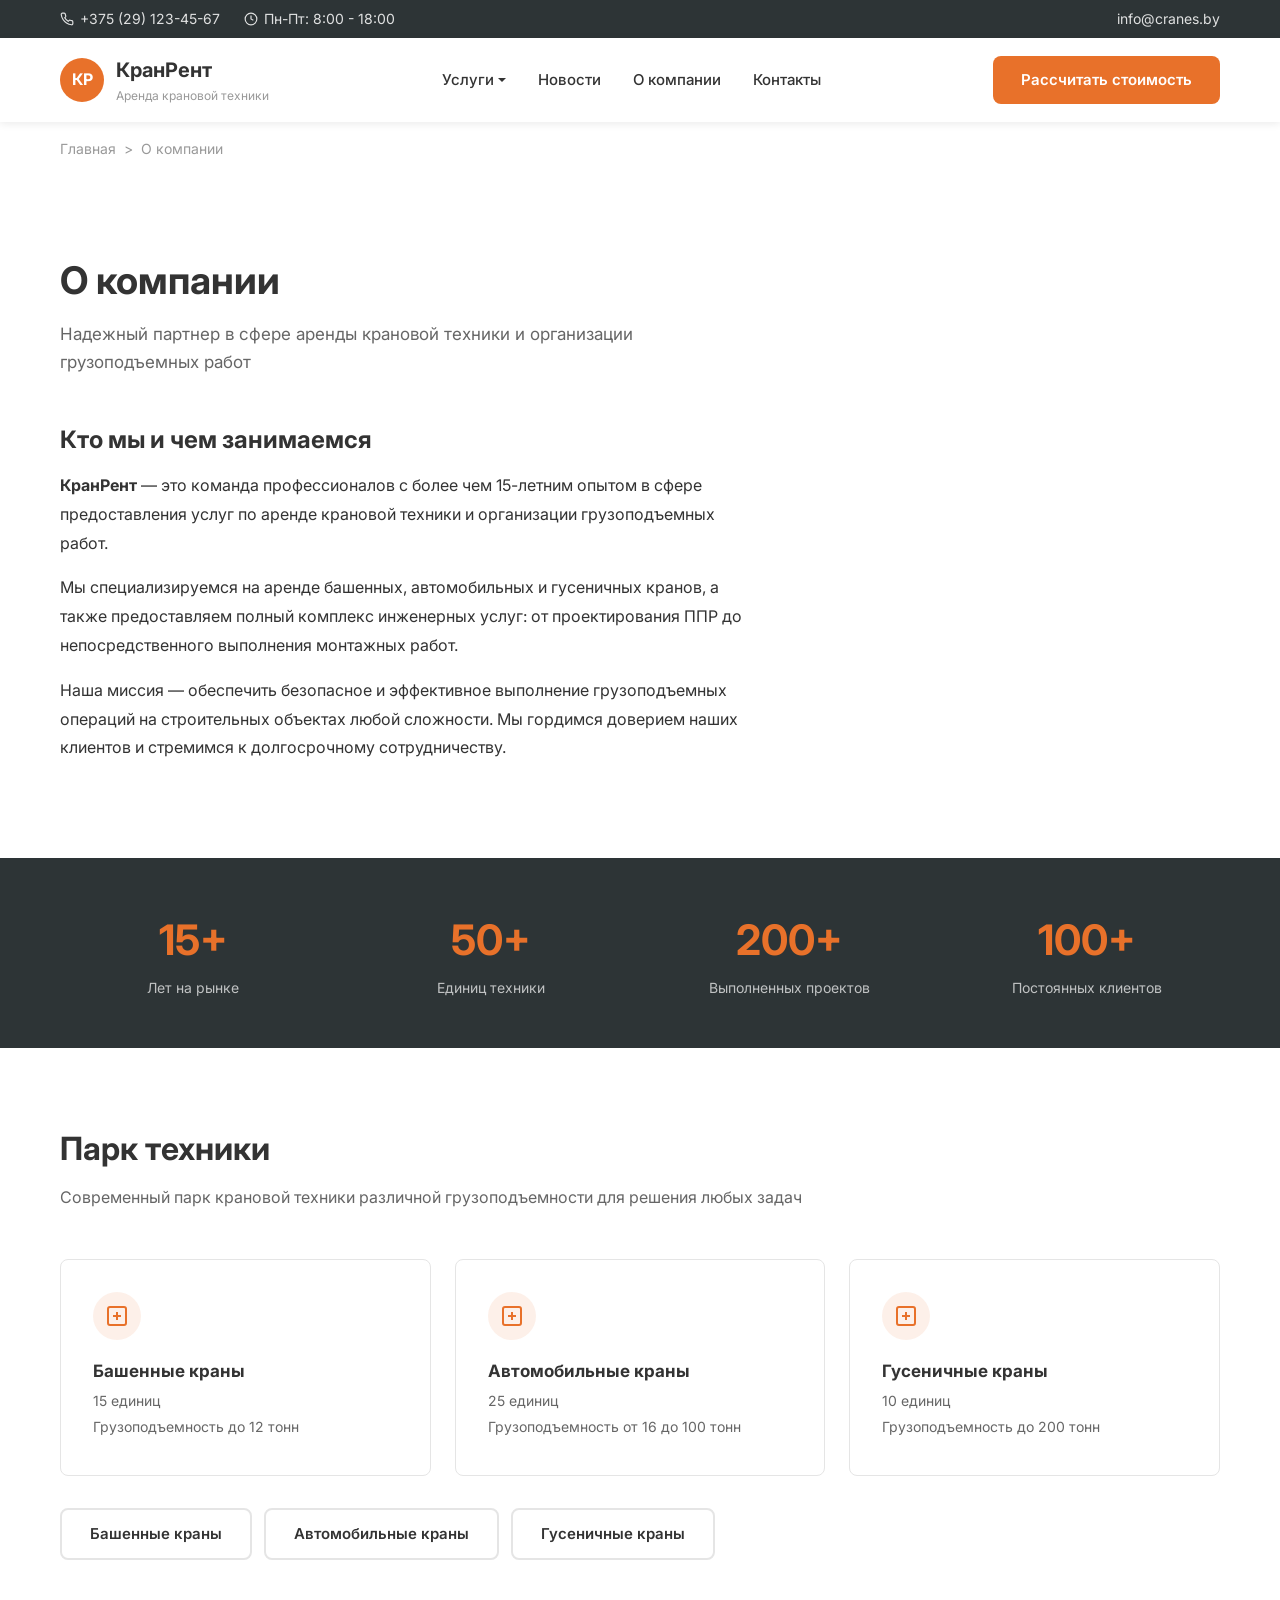
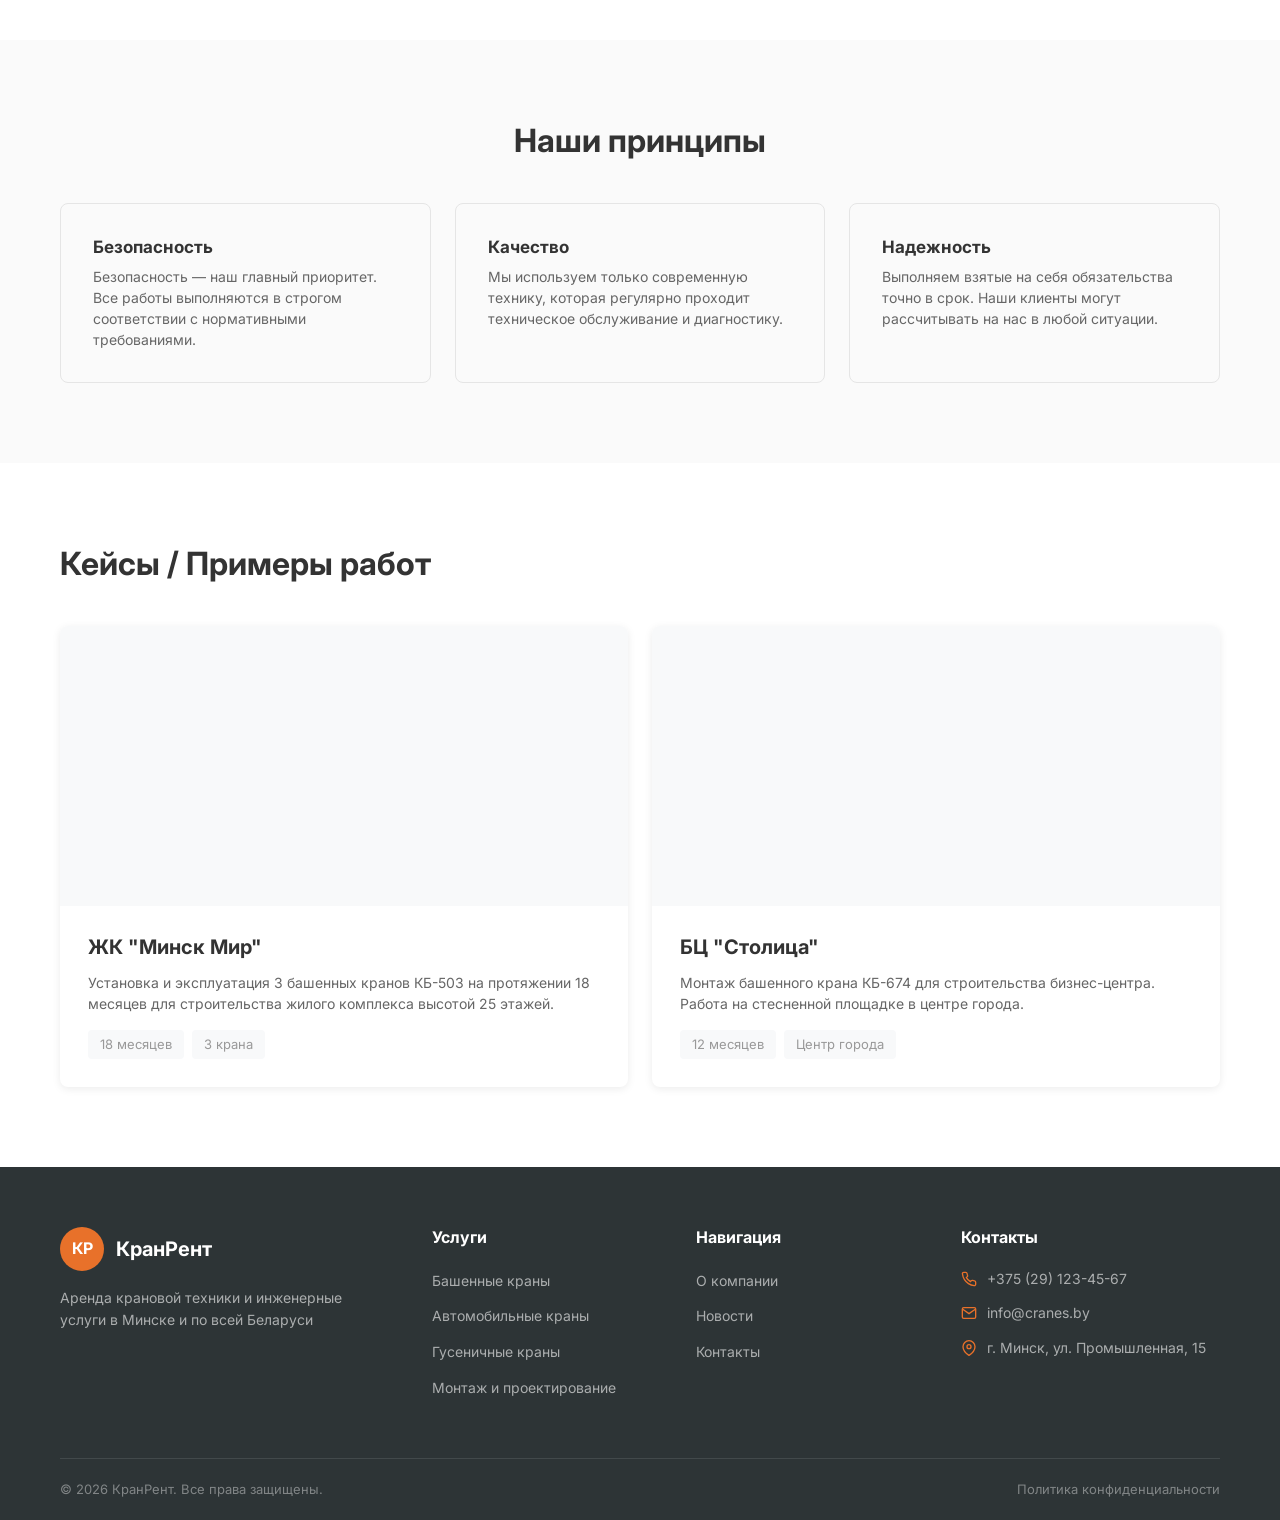
==== about.html @ 2203edb2 "Initial commit: KranRent crane rental website 8 pages, CSS design system, responsive layout, JS inte" ====
<!DOCTYPE html>
<html lang="ru">
<head>
  <meta charset="UTF-8">
  <meta name="viewport" content="width=device-width, initial-scale=1.0">
  <title>О компании — КранРент</title>
  <meta name="description" content="КранРент — надежный партнер в сфере аренды крановой техники с 15-летним опытом. Башенные, автомобильные и гусеничные краны.">
  <link rel="preconnect" href="https://fonts.googleapis.com">
  <link href="https://fonts.googleapis.com/css2?family=Inter:wght@400;500;600;700&display=swap" rel="stylesheet">
  <link rel="stylesheet" href="css/style.css">
</head>
<body>

<div class="top-bar"><div class="container"><div class="top-bar__left"><a href="tel:+375291234567"><svg width="14" height="14" viewBox="0 0 24 24" fill="none" stroke="currentColor" stroke-width="2"><path d="M22 16.92v3a2 2 0 01-2.18 2 19.79 19.79 0 01-8.63-3.07 19.5 19.5 0 01-6-6 19.79 19.79 0 01-3.07-8.67A2 2 0 014.11 2h3a2 2 0 012 1.72c.127.96.361 1.903.7 2.81a2 2 0 01-.45 2.11L8.09 9.91a16 16 0 006 6l1.27-1.27a2 2 0 012.11-.45c.907.339 1.85.573 2.81.7A2 2 0 0122 16.92z"/></svg> +375 (29) 123-45-67</a><span><svg width="14" height="14" viewBox="0 0 24 24" fill="none" stroke="currentColor" stroke-width="2"><circle cx="12" cy="12" r="10"/><polyline points="12 6 12 12 16 14"/></svg> Пн-Пт: 8:00 - 18:00</span></div><div class="top-bar__right"><a href="mailto:info@cranes.by">info@cranes.by</a></div></div></div>

<header class="header"><div class="container"><a href="index.html" class="logo"><div class="logo__icon">КР</div><div class="logo__text"><span class="logo__name">КранРент</span><span class="logo__desc">Аренда крановой техники</span></div></a><nav class="nav"><div class="nav__dropdown"><a href="#" class="nav__link nav__link--dropdown">Услуги</a><div class="nav__dropdown-menu"><a href="services/tower-cranes.html">Башенные краны</a><a href="services/mobile-cranes.html">Автомобильные краны</a><a href="services/crawler-cranes.html">Гусеничные краны</a><a href="services/installation.html">Монтаж и проектирование</a></div></div><a href="news.html" class="nav__link">Новости</a><a href="about.html" class="nav__link">О компании</a><a href="contacts.html" class="nav__link">Контакты</a></nav><a href="contacts.html" class="btn btn--primary header__cta">Рассчитать стоимость</a><button class="burger" id="burgerBtn" aria-label="Меню"><span></span><span></span><span></span></button></div></header>

<div class="mobile-overlay" id="mobileOverlay"></div>
<div class="mobile-nav" id="mobileNav"><button class="mobile-nav__close" id="mobileClose">&times;</button><a href="index.html" class="mobile-nav__link">Главная</a><span class="mobile-nav__link">Услуги</span><div class="mobile-nav__sub"><a href="services/tower-cranes.html">Башенные краны</a><a href="services/mobile-cranes.html">Автомобильные краны</a><a href="services/crawler-cranes.html">Гусеничные краны</a><a href="services/installation.html">Монтаж и проектирование</a></div><a href="news.html" class="mobile-nav__link">Новости</a><a href="about.html" class="mobile-nav__link">О компании</a><a href="contacts.html" class="mobile-nav__link">Контакты</a><br><a href="contacts.html" class="btn btn--primary btn--full">Рассчитать стоимость</a></div>

<div class="breadcrumbs"><div class="container"><a href="index.html">Главная</a><span>&gt;</span>О компании</div></div>

<!-- Page Title -->
<section class="section">
  <div class="container">
    <h1 class="section-title" style="font-size:38px;">О компании</h1>
    <p style="font-size:17px;color:var(--text-light);margin-bottom:48px;max-width:640px;">Надежный партнер в сфере аренды крановой техники и организации грузоподъемных работ</p>

    <div class="about-text">
      <h2 style="font-size:24px;margin-bottom:16px;">Кто мы и чем занимаемся</h2>
      <p><strong>КранРент</strong> — это команда профессионалов с более чем 15-летним опытом в сфере предоставления услуг по аренде крановой техники и организации грузоподъемных работ.</p>
      <p>Мы специализируемся на аренде башенных, автомобильных и гусеничных кранов, а также предоставляем полный комплекс инженерных услуг: от проектирования ППР до непосредственного выполнения монтажных работ.</p>
      <p>Наша миссия — обеспечить безопасное и эффективное выполнение грузоподъемных операций на строительных объектах любой сложности. Мы гордимся доверием наших клиентов и стремимся к долгосрочному сотрудничеству.</p>
    </div>
  </div>
</section>

<!-- Stats -->
<section class="stats">
  <div class="container">
    <div class="stats-grid">
      <div class="stat"><div class="stat__number">15+</div><div class="stat__label">Лет на рынке</div></div>
      <div class="stat"><div class="stat__number">50+</div><div class="stat__label">Единиц техники</div></div>
      <div class="stat"><div class="stat__number">200+</div><div class="stat__label">Выполненных проектов</div></div>
      <div class="stat"><div class="stat__number">100+</div><div class="stat__label">Постоянных клиентов</div></div>
    </div>
  </div>
</section>

<!-- Fleet -->
<section class="section">
  <div class="container">
    <h2 class="section-title">Парк техники</h2>
    <p class="section-subtitle">Современный парк крановой техники различной грузоподъемности для решения любых задач</p>
    <div class="fleet-grid">
      <div class="fleet-card">
        <div class="fleet-card__icon"><svg width="24" height="24" viewBox="0 0 24 24" fill="none" stroke="#E8712A" stroke-width="2"><rect x="3" y="3" width="18" height="18" rx="2"/><path d="M12 8v8M8 12h8"/></svg></div>
        <h3 class="fleet-card__title">Башенные краны</h3>
        <p class="fleet-card__count">15 единиц</p>
        <p class="fleet-card__count">Грузоподъемность до 12 тонн</p>
      </div>
      <div class="fleet-card">
        <div class="fleet-card__icon"><svg width="24" height="24" viewBox="0 0 24 24" fill="none" stroke="#E8712A" stroke-width="2"><rect x="3" y="3" width="18" height="18" rx="2"/><path d="M12 8v8M8 12h8"/></svg></div>
        <h3 class="fleet-card__title">Автомобильные краны</h3>
        <p class="fleet-card__count">25 единиц</p>
        <p class="fleet-card__count">Грузоподъемность от 16 до 100 тонн</p>
      </div>
      <div class="fleet-card">
        <div class="fleet-card__icon"><svg width="24" height="24" viewBox="0 0 24 24" fill="none" stroke="#E8712A" stroke-width="2"><rect x="3" y="3" width="18" height="18" rx="2"/><path d="M12 8v8M8 12h8"/></svg></div>
        <h3 class="fleet-card__title">Гусеничные краны</h3>
        <p class="fleet-card__count">10 единиц</p>
        <p class="fleet-card__count">Грузоподъемность до 200 тонн</p>
      </div>
    </div>
    <div class="fleet-buttons">
      <a href="services/tower-cranes.html" class="btn btn--outline">Башенные краны</a>
      <a href="services/mobile-cranes.html" class="btn btn--outline">Автомобильные краны</a>
      <a href="services/crawler-cranes.html" class="btn btn--outline">Гусеничные краны</a>
    </div>
  </div>
</section>

<!-- Principles -->
<section class="section section--gray">
  <div class="container">
    <h2 class="section-title text-center">Наши принципы</h2>
    <br>
    <div class="principles-grid">
      <div class="principle">
        <h3 class="principle__title">Безопасность</h3>
        <p class="principle__text">Безопасность — наш главный приоритет. Все работы выполняются в строгом соответствии с нормативными требованиями.</p>
      </div>
      <div class="principle">
        <h3 class="principle__title">Качество</h3>
        <p class="principle__text">Мы используем только современную технику, которая регулярно проходит техническое обслуживание и диагностику.</p>
      </div>
      <div class="principle">
        <h3 class="principle__title">Надежность</h3>
        <p class="principle__text">Выполняем взятые на себя обязательства точно в срок. Наши клиенты могут рассчитывать на нас в любой ситуации.</p>
      </div>
    </div>
  </div>
</section>

<!-- Cases -->
<section class="section">
  <div class="container">
    <h2 class="section-title">Кейсы / Примеры работ</h2>
    <br>
    <div class="cases-grid">
      <div class="case-card">
        <div class="case-card__img"></div>
        <div class="case-card__body">
          <h3 class="case-card__title">ЖК "Минск Мир"</h3>
          <p class="case-card__text">Установка и эксплуатация 3 башенных кранов КБ-503 на протяжении 18 месяцев для строительства жилого комплекса высотой 25 этажей.</p>
          <div class="case-card__tags"><span class="case-card__tag">18 месяцев</span><span class="case-card__tag">3 крана</span></div>
        </div>
      </div>
      <div class="case-card">
        <div class="case-card__img"></div>
        <div class="case-card__body">
          <h3 class="case-card__title">БЦ "Столица"</h3>
          <p class="case-card__text">Монтаж башенного крана КБ-674 для строительства бизнес-центра. Работа на стесненной площадке в центре города.</p>
          <div class="case-card__tags"><span class="case-card__tag">12 месяцев</span><span class="case-card__tag">Центр города</span></div>
        </div>
      </div>
    </div>
  </div>
</section>

<footer class="footer"><div class="container"><div class="footer-grid"><div><div class="footer__logo"><a href="index.html" class="logo"><div class="logo__icon">КР</div><div class="logo__text"><span class="logo__name" style="color:#fff">КранРент</span></div></a></div><p class="footer__desc">Аренда крановой техники и инженерные услуги в Минске и по всей Беларуси</p></div><div><h4 class="footer__heading">Услуги</h4><ul class="footer__links"><li><a href="services/tower-cranes.html">Башенные краны</a></li><li><a href="services/mobile-cranes.html">Автомобильные краны</a></li><li><a href="services/crawler-cranes.html">Гусеничные краны</a></li><li><a href="services/installation.html">Монтаж и проектирование</a></li></ul></div><div><h4 class="footer__heading">Навигация</h4><ul class="footer__links"><li><a href="about.html">О компании</a></li><li><a href="news.html">Новости</a></li><li><a href="contacts.html">Контакты</a></li></ul></div><div><h4 class="footer__heading">Контакты</h4><div class="footer__contact-item"><svg width="16" height="16" viewBox="0 0 24 24" fill="none" stroke="currentColor" stroke-width="2"><path d="M22 16.92v3a2 2 0 01-2.18 2 19.79 19.79 0 01-8.63-3.07 19.5 19.5 0 01-6-6 19.79 19.79 0 01-3.07-8.67A2 2 0 014.11 2h3a2 2 0 012 1.72c.127.96.361 1.903.7 2.81a2 2 0 01-.45 2.11L8.09 9.91a16 16 0 006 6l1.27-1.27a2 2 0 012.11-.45c.907.339 1.85.573 2.81.7A2 2 0 0122 16.92z"/></svg> +375 (29) 123-45-67</div><div class="footer__contact-item"><svg width="16" height="16" viewBox="0 0 24 24" fill="none" stroke="currentColor" stroke-width="2"><path d="M4 4h16c1.1 0 2 .9 2 2v12c0 1.1-.9 2-2 2H4c-1.1 0-2-.9-2-2V6c0-1.1.9-2 2-2z"/><polyline points="22,6 12,13 2,6"/></svg> info@cranes.by</div><div class="footer__contact-item"><svg width="16" height="16" viewBox="0 0 24 24" fill="none" stroke="currentColor" stroke-width="2"><path d="M21 10c0 7-9 13-9 13s-9-6-9-13a9 9 0 0118 0z"/><circle cx="12" cy="10" r="3"/></svg> г. Минск, ул. Промышленная, 15</div></div></div><div class="footer-bottom"><span>&copy; 2026 КранРент. Все права защищены.</span><a href="#">Политика конфиденциальности</a></div></div></footer>

<script src="js/main.js"></script>
</body>
</html>
---- css/style.css ----
/* ===== CSS VARIABLES ===== */
:root {
  --orange: #E8712A;
  --orange-hover: #D4631F;
  --dark: #2D3436;
  --dark-light: #3D4648;
  --text: #333333;
  --text-light: #666666;
  --text-muted: #999999;
  --bg: #FFFFFF;
  --bg-light: #F8F9FA;
  --bg-section: #FAFAFA;
  --border: #E5E5E5;
  --border-light: #F0F0F0;
  --white: #FFFFFF;
  --shadow: 0 2px 8px rgba(0,0,0,0.08);
  --shadow-md: 0 4px 16px rgba(0,0,0,0.1);
  --radius: 8px;
  --radius-sm: 4px;
  --container: 1200px;
  --font: 'Inter', -apple-system, BlinkMacSystemFont, 'Segoe UI', sans-serif;
  --transition: 0.3s ease;
}

/* ===== RESET ===== */
*, *::before, *::after { box-sizing: border-box; margin: 0; padding: 0; }
html { scroll-behavior: smooth; }
body { font-family: var(--font); font-size: 16px; line-height: 1.6; color: var(--text); background: var(--bg); -webkit-font-smoothing: antialiased; }
img { max-width: 100%; height: auto; display: block; }
a { text-decoration: none; color: inherit; transition: color var(--transition); }
ul, ol { list-style: none; }
button, input, select, textarea { font-family: inherit; font-size: inherit; border: none; outline: none; }
button { cursor: pointer; }
h1, h2, h3, h4, h5, h6 { font-weight: 700; line-height: 1.3; }

/* ===== UTILITIES ===== */
.container { max-width: var(--container); margin: 0 auto; padding: 0 20px; }
.section { padding: 80px 0; }
.section--gray { background: var(--bg-section); }
.text-center { text-align: center; }
.section-title { font-size: 32px; font-weight: 700; margin-bottom: 16px; }
.section-subtitle { font-size: 16px; color: var(--text-light); margin-bottom: 48px; }

/* ===== TOP BAR ===== */
.top-bar { background: var(--dark); color: var(--white); padding: 8px 0; font-size: 14px; }
.top-bar .container { display: flex; justify-content: space-between; align-items: center; }
.top-bar__left { display: flex; align-items: center; gap: 24px; }
.top-bar__left a, .top-bar__left span { display: flex; align-items: center; gap: 6px; color: rgba(255,255,255,0.85); }
.top-bar__left a:hover { color: var(--white); }
.top-bar__right a { color: rgba(255,255,255,0.85); }
.top-bar__right a:hover { color: var(--white); }

/* ===== HEADER ===== */
.header { background: var(--white); padding: 16px 0; position: sticky; top: 0; z-index: 1000; box-shadow: var(--shadow); }
.header .container { display: flex; justify-content: space-between; align-items: center; }
.logo { display: flex; align-items: center; gap: 12px; }
.logo__icon { width: 44px; height: 44px; background: var(--orange); border-radius: 50%; display: flex; align-items: center; justify-content: center; color: var(--white); font-weight: 700; font-size: 16px; }
.logo__text { display: flex; flex-direction: column; }
.logo__name { font-size: 20px; font-weight: 700; color: var(--text); }
.logo__desc { font-size: 12px; color: var(--text-muted); }
.nav { display: flex; align-items: center; gap: 32px; }
.nav__link { font-size: 15px; color: var(--text); font-weight: 500; position: relative; }
.nav__link:hover { color: var(--orange); }
.nav__link--dropdown { display: flex; align-items: center; gap: 4px; }
.nav__link--dropdown::after { content: ''; width: 0; height: 0; border-left: 4px solid transparent; border-right: 4px solid transparent; border-top: 4px solid currentColor; transition: transform var(--transition); }
.nav__dropdown { position: relative; }
.nav__dropdown-menu { position: absolute; top: 100%; left: -16px; background: var(--white); border-radius: var(--radius); box-shadow: var(--shadow-md); padding: 8px 0; min-width: 240px; opacity: 0; visibility: hidden; transform: translateY(8px); transition: all var(--transition); z-index: 100; }
.nav__dropdown:hover .nav__dropdown-menu { opacity: 1; visibility: visible; transform: translateY(0); }
.nav__dropdown-menu a { display: block; padding: 10px 20px; font-size: 14px; color: var(--text); white-space: nowrap; }
.nav__dropdown-menu a:hover { background: var(--bg-light); color: var(--orange); }

.header__cta { display: inline-block; }

/* ===== BUTTONS ===== */
.btn { display: inline-flex; align-items: center; justify-content: center; gap: 8px; padding: 12px 28px; border-radius: var(--radius); font-weight: 600; font-size: 15px; transition: all var(--transition); white-space: nowrap; }
.btn--primary { background: var(--orange); color: var(--white); }
.btn--primary:hover { background: var(--orange-hover); transform: translateY(-1px); box-shadow: 0 4px 12px rgba(232,113,42,0.3); }
.btn--outline { background: transparent; color: var(--text); border: 2px solid var(--border); }
.btn--outline:hover { border-color: var(--orange); color: var(--orange); }
.btn--outline-dark { background: transparent; color: var(--text); border: 2px solid var(--text); }
.btn--outline-dark:hover { background: var(--text); color: var(--white); }
.btn--white { background: var(--white); color: var(--orange); }
.btn--white:hover { background: rgba(255,255,255,0.9); }
.btn--lg { padding: 16px 36px; font-size: 16px; }
.btn--full { width: 100%; }

/* ===== BURGER ===== */
.burger { display: none; flex-direction: column; gap: 5px; background: none; border: none; padding: 4px; cursor: pointer; }
.burger span { display: block; width: 24px; height: 2px; background: var(--text); border-radius: 2px; transition: all var(--transition); }

/* ===== HERO ===== */
.hero { background: var(--dark); color: var(--white); padding: 80px 0 100px; position: relative; overflow: hidden; }
.hero::after { content: ''; position: absolute; top: 0; right: 0; width: 50%; height: 100%; background: linear-gradient(135deg, rgba(45,52,54,0.9), rgba(45,52,54,0.4)); }
.hero .container { position: relative; z-index: 2; }
.hero__content { max-width: 600px; }
.hero__title { font-size: 42px; font-weight: 700; line-height: 1.2; margin-bottom: 20px; }
.hero__text { font-size: 18px; color: rgba(255,255,255,0.8); margin-bottom: 36px; line-height: 1.6; }
.hero__buttons { display: flex; gap: 16px; flex-wrap: wrap; }

/* ===== BREADCRUMBS ===== */
.breadcrumbs { padding: 16px 0; font-size: 14px; color: var(--text-muted); }
.breadcrumbs a { color: var(--text-muted); }
.breadcrumbs a:hover { color: var(--orange); }
.breadcrumbs span { margin: 0 8px; }

/* ===== PAGE HERO (inner pages) ===== */
.page-hero { background: var(--dark); color: var(--white); padding: 60px 0 80px; }
.page-hero__title { font-size: 38px; margin-bottom: 16px; }
.page-hero__text { font-size: 17px; color: rgba(255,255,255,0.8); max-width: 640px; margin-bottom: 32px; line-height: 1.6; }

/* ===== SERVICES CARDS ===== */
.services-grid { display: grid; grid-template-columns: repeat(4, 1fr); gap: 24px; }
.service-card { background: var(--white); border-radius: var(--radius); padding: 32px 24px; box-shadow: var(--shadow); transition: all var(--transition); }
.service-card:hover { transform: translateY(-4px); box-shadow: var(--shadow-md); }
.service-card__icon { width: 48px; height: 48px; margin-bottom: 20px; }
.service-card__icon img { width: 100%; height: 100%; }
.service-card__title { font-size: 18px; font-weight: 700; margin-bottom: 12px; }
.service-card__text { font-size: 14px; color: var(--text-light); margin-bottom: 20px; line-height: 1.5; }
.service-card__link { display: inline-flex; align-items: center; gap: 6px; color: var(--orange); font-weight: 600; font-size: 14px; }
.service-card__link:hover { gap: 10px; }

/* ===== ADVANTAGES ===== */
.advantages-grid { display: grid; grid-template-columns: repeat(3, 1fr); gap: 32px; }
.advantage { display: flex; align-items: flex-start; gap: 16px; }
.advantage__icon { width: 52px; height: 52px; background: rgba(232,113,42,0.1); border-radius: 50%; display: flex; align-items: center; justify-content: center; flex-shrink: 0; color: var(--orange); }
.advantage__title { font-size: 16px; font-weight: 700; margin-bottom: 4px; }
.advantage__text { font-size: 14px; color: var(--text-light); }

/* ===== STEPS (How we work) ===== */
.steps-grid { display: grid; grid-template-columns: repeat(4, 1fr); gap: 32px; }
.step { text-align: left; }
.step__number { font-size: 64px; font-weight: 700; color: var(--orange); opacity: 0.3; line-height: 1; margin-bottom: 16px; }
.step__title { font-size: 18px; font-weight: 700; margin-bottom: 8px; }
.step__text { font-size: 14px; color: var(--text-light); line-height: 1.5; }

/* ===== CRANE CARDS (fleet) ===== */
.cranes-grid { display: grid; grid-template-columns: repeat(4, 1fr); gap: 24px; }
.cranes-grid--3 { grid-template-columns: repeat(3, 1fr); }
.crane-card { border: 1px solid var(--border); border-radius: var(--radius); padding: 24px; transition: all var(--transition); }
.crane-card:hover { border-color: var(--orange); box-shadow: var(--shadow); }
.crane-card__name { font-size: 18px; font-weight: 700; color: var(--orange); margin-bottom: 16px; }
.crane-card__specs { display: flex; flex-direction: column; gap: 8px; margin-bottom: 20px; }
.crane-card__spec { display: flex; justify-content: space-between; font-size: 14px; }
.crane-card__spec-label { color: var(--text-light); }
.crane-card__spec-value { font-weight: 600; }
.crane-card .btn { width: 100%; }

/* ===== PRICING TABLE ===== */
.pricing-table { width: 100%; border-collapse: collapse; margin-top: 24px; }
.pricing-table th { text-align: left; padding: 16px 20px; font-weight: 700; font-size: 15px; background: var(--bg-light); border-bottom: 2px solid var(--border); }
.pricing-table td { padding: 14px 20px; font-size: 15px; border-bottom: 1px solid var(--border-light); }
.pricing-table tr:hover td { background: var(--bg-light); }

/* ===== PRICING FACTORS ===== */
.pricing-factors { background: var(--bg-light); border-radius: var(--radius); padding: 40px; margin-bottom: 32px; }
.pricing-factors__title { font-size: 15px; color: var(--text-light); margin-bottom: 24px; }
.pricing-factors__grid { display: grid; grid-template-columns: repeat(2, 1fr); gap: 24px; }
.pricing-factor { display: flex; align-items: flex-start; gap: 12px; }
.pricing-factor__icon { color: var(--orange); flex-shrink: 0; margin-top: 2px; }
.pricing-factor__title { font-size: 15px; font-weight: 600; margin-bottom: 2px; }
.pricing-factor__text { font-size: 13px; color: var(--text-light); }

/* ===== PRICE HIGHLIGHT ===== */
.price-highlight { background: rgba(232,113,42,0.08); border-radius: var(--radius); padding: 24px; text-align: center; margin: 32px 0; }
.price-highlight__amount { font-size: 28px; font-weight: 700; color: var(--orange); }
.price-highlight__note { font-size: 15px; color: var(--text-light); margin-left: 8px; }

/* ===== CONDITIONS LIST ===== */
.conditions-list { background: var(--white); border: 1px solid var(--border); border-radius: var(--radius); padding: 32px; }
.conditions-list li { display: flex; align-items: flex-start; gap: 12px; padding: 12px 0; border-bottom: 1px solid var(--border-light); font-size: 15px; }
.conditions-list li:last-child { border-bottom: none; }
.conditions-list li::before { content: ''; width: 20px; height: 20px; border-radius: 50%; border: 2px solid var(--orange); flex-shrink: 0; margin-top: 2px; }

/* ===== TWO COLUMN INFO ===== */
.two-col-info { display: grid; grid-template-columns: repeat(2, 1fr); gap: 0; border: 1px solid var(--border); border-radius: var(--radius); overflow: hidden; }
.two-col-info__col { padding: 32px; }
.two-col-info__col:first-child { border-right: 1px solid var(--border); }
.two-col-info__title { font-size: 17px; font-weight: 700; margin-bottom: 16px; }
.two-col-info__list li { font-size: 14px; color: var(--text-light); padding: 6px 0; padding-left: 16px; position: relative; }
.two-col-info__list li::before { content: ''; width: 4px; height: 4px; background: var(--text-light); border-radius: 50%; position: absolute; left: 0; top: 14px; }

/* ===== DOCS CARDS ===== */
.docs-grid { display: grid; grid-template-columns: repeat(4, 1fr); gap: 24px; }
.doc-card { background: var(--white); border: 1px solid var(--border); border-radius: var(--radius); padding: 32px 24px; text-align: center; transition: all var(--transition); }
.doc-card:hover { border-color: var(--orange); }
.doc-card__icon { width: 48px; height: 48px; margin: 0 auto 16px; background: rgba(232,113,42,0.1); border-radius: 50%; display: flex; align-items: center; justify-content: center; }
.doc-card__icon svg { color: var(--orange); }
.doc-card__title { font-size: 15px; font-weight: 600; }

/* ===== NEWS CARDS ===== */
.news-grid { display: grid; grid-template-columns: repeat(3, 1fr); gap: 24px; }
.news-card { background: var(--white); border-radius: var(--radius); overflow: hidden; box-shadow: var(--shadow); transition: all var(--transition); }
.news-card:hover { transform: translateY(-4px); box-shadow: var(--shadow-md); }
.news-card__img { height: 200px; background: var(--bg-light); }
.news-card__body { padding: 24px; }
.news-card__meta { display: flex; align-items: center; gap: 12px; font-size: 13px; color: var(--text-muted); margin-bottom: 12px; }
.news-card__tag { background: var(--bg-light); padding: 2px 10px; border-radius: 4px; font-size: 12px; }
.news-card__title { font-size: 17px; font-weight: 700; margin-bottom: 12px; line-height: 1.4; }
.news-card__text { font-size: 14px; color: var(--text-light); margin-bottom: 16px; line-height: 1.5; }
.news-card__link { display: inline-flex; align-items: center; gap: 6px; color: var(--orange); font-weight: 600; font-size: 14px; }
.news-card__link:hover { gap: 10px; }

/* ===== FAQ ACCORDION ===== */
.faq-list { max-width: 800px; margin: 0 auto; }
.faq-item { border-bottom: 1px solid var(--border); }
.faq-item__question { width: 100%; display: flex; justify-content: space-between; align-items: center; padding: 20px 0; background: none; cursor: pointer; font-size: 16px; font-weight: 500; text-align: left; color: var(--text); }
.faq-item__question::after { content: ''; width: 10px; height: 10px; border-right: 2px solid var(--orange); border-bottom: 2px solid var(--orange); transform: rotate(45deg); transition: transform var(--transition); flex-shrink: 0; margin-left: 16px; }
.faq-item.active .faq-item__question::after { transform: rotate(-135deg); }
.faq-item__answer { max-height: 0; overflow: hidden; transition: max-height 0.4s ease; }
.faq-item__answer-inner { padding: 0 0 20px; font-size: 15px; color: var(--text-light); line-height: 1.6; }

/* ===== CONTACT FORM ===== */
.form-section { background: var(--bg-light); padding: 80px 0; }
.form-wrapper { max-width: 640px; margin: 0 auto; }
.form-grid { display: grid; grid-template-columns: repeat(2, 1fr); gap: 16px; }
.form-group { margin-bottom: 16px; }
.form-group--full { grid-column: 1 / -1; }
.form-label { display: block; font-size: 14px; font-weight: 500; margin-bottom: 6px; color: var(--text); }
.form-input { width: 100%; padding: 12px 16px; border: 1px solid var(--border); border-radius: var(--radius); font-size: 15px; transition: border-color var(--transition); background: var(--white); }
.form-input:focus { border-color: var(--orange); box-shadow: 0 0 0 3px rgba(232,113,42,0.1); }
.form-input::placeholder { color: var(--text-muted); }
textarea.form-input { min-height: 120px; resize: vertical; }
.form-select { width: 100%; padding: 12px 16px; border: 1px solid var(--border); border-radius: var(--radius); font-size: 15px; background: var(--white); appearance: none; background-image: url("data:image/svg+xml,%3Csvg width='12' height='8' viewBox='0 0 12 8' fill='none' xmlns='http://www.w3.org/2000/svg'%3E%3Cpath d='M1 1L6 6L11 1' stroke='%23999' stroke-width='2'/%3E%3C/svg%3E"); background-repeat: no-repeat; background-position: right 16px center; cursor: pointer; }
.form-note { font-size: 13px; color: var(--text-muted); text-align: center; margin-top: 12px; }

/* ===== CONTACT PAGE ===== */
.contacts-grid { display: grid; grid-template-columns: repeat(3, 1fr); gap: 24px; margin-bottom: 48px; }
.contact-card { background: var(--white); border: 1px solid var(--border); border-radius: var(--radius); padding: 32px; }
.contact-card__icon { width: 48px; height: 48px; background: rgba(232,113,42,0.1); border-radius: 50%; display: flex; align-items: center; justify-content: center; margin-bottom: 20px; color: var(--orange); }
.contact-card__title { font-size: 17px; font-weight: 700; margin-bottom: 12px; }
.contact-card__text { font-size: 14px; color: var(--text-light); line-height: 1.8; }
.contact-card__text a { color: var(--text); }
.contact-card__text a:hover { color: var(--orange); }

/* ===== MAP ===== */
.map-wrapper { height: 400px; background: var(--bg-light); border-radius: var(--radius); overflow: hidden; margin-bottom: 48px; display: flex; align-items: center; justify-content: center; color: var(--text-muted); font-size: 16px; }

/* ===== STATS ===== */
.stats { background: var(--dark); color: var(--white); padding: 48px 0; }
.stats-grid { display: grid; grid-template-columns: repeat(4, 1fr); gap: 32px; text-align: center; }
.stat__number { font-size: 42px; font-weight: 700; color: var(--orange); margin-bottom: 4px; }
.stat__label { font-size: 14px; color: rgba(255,255,255,0.7); }

/* ===== FLEET SECTION ===== */
.fleet-grid { display: grid; grid-template-columns: repeat(3, 1fr); gap: 24px; margin-bottom: 32px; }
.fleet-card { background: var(--white); border: 1px solid var(--border); border-radius: var(--radius); padding: 32px; }
.fleet-card__icon { width: 48px; height: 48px; background: rgba(232,113,42,0.1); border-radius: 50%; display: flex; align-items: center; justify-content: center; margin-bottom: 20px; }
.fleet-card__title { font-size: 17px; font-weight: 700; margin-bottom: 8px; }
.fleet-card__count { font-size: 14px; color: var(--text-light); margin-bottom: 4px; }
.fleet-buttons { display: flex; gap: 12px; flex-wrap: wrap; }

/* ===== CASES / PROJECTS ===== */
.cases-grid { display: grid; grid-template-columns: repeat(2, 1fr); gap: 24px; }
.case-card { background: var(--white); border-radius: var(--radius); overflow: hidden; box-shadow: var(--shadow); }
.case-card__img { height: 280px; background: var(--bg-light); }
.case-card__body { padding: 28px; }
.case-card__title { font-size: 20px; font-weight: 700; margin-bottom: 12px; }
.case-card__text { font-size: 14px; color: var(--text-light); margin-bottom: 16px; line-height: 1.5; }
.case-card__tags { display: flex; gap: 8px; }
.case-card__tag { background: var(--bg-light); padding: 4px 12px; border-radius: 4px; font-size: 13px; color: var(--text-muted); }

/* ===== ABOUT PAGE ===== */
.about-text { font-size: 16px; line-height: 1.8; color: var(--text); max-width: 700px; }
.about-text p { margin-bottom: 16px; }
.about-text strong { font-weight: 700; }

/* ===== PRINCIPLES ===== */
.principles-grid { display: grid; grid-template-columns: repeat(3, 1fr); gap: 24px; }
.principle { padding: 32px; border: 1px solid var(--border); border-radius: var(--radius); }
.principle__title { font-size: 17px; font-weight: 700; margin-bottom: 8px; }
.principle__text { font-size: 14px; color: var(--text-light); line-height: 1.5; }

/* ===== ENGINEERING CARDS ===== */
.eng-grid { display: grid; grid-template-columns: repeat(3, 1fr); gap: 24px; }
.eng-card { background: var(--white); border: 1px solid var(--border); border-radius: var(--radius); padding: 32px 24px; transition: all var(--transition); }
.eng-card:hover { border-color: var(--orange); }
.eng-card__icon { width: 48px; height: 48px; background: rgba(232,113,42,0.1); border-radius: var(--radius); display: flex; align-items: center; justify-content: center; margin-bottom: 20px; }
.eng-card__title { font-size: 17px; font-weight: 700; margin-bottom: 8px; }
.eng-card__text { font-size: 14px; color: var(--text-light); line-height: 1.5; }

/* ===== FOOTER ===== */
.footer { background: var(--dark); color: var(--white); padding: 60px 0 0; }
.footer-grid { display: grid; grid-template-columns: 1.5fr 1fr 1fr 1.2fr; gap: 48px; margin-bottom: 48px; }
.footer__logo { margin-bottom: 16px; }
.footer__desc { font-size: 14px; color: rgba(255,255,255,0.6); line-height: 1.6; }
.footer__heading { font-size: 16px; font-weight: 700; margin-bottom: 20px; }
.footer__links li { margin-bottom: 10px; }
.footer__links a { font-size: 14px; color: rgba(255,255,255,0.6); }
.footer__links a:hover { color: var(--white); }
.footer__contact-item { display: flex; align-items: center; gap: 10px; font-size: 14px; color: rgba(255,255,255,0.6); margin-bottom: 12px; }
.footer__contact-item svg { color: var(--orange); flex-shrink: 0; }
.footer-bottom { border-top: 1px solid rgba(255,255,255,0.1); padding: 20px 0; display: flex; justify-content: space-between; align-items: center; font-size: 13px; color: rgba(255,255,255,0.4); }
.footer-bottom a { color: rgba(255,255,255,0.4); }
.footer-bottom a:hover { color: var(--white); }

/* ===== SEO TEXT ===== */
.seo-text { padding: 60px 0; border-top: 1px solid var(--border-light); }
.seo-text p { font-size: 14px; color: var(--text-light); line-height: 1.7; max-width: 900px; }
.seo-text strong { color: var(--text); }

/* ===== MOBILE NAV ===== */
.mobile-nav { display: none; position: fixed; top: 0; right: -100%; width: 300px; height: 100vh; background: var(--white); z-index: 2000; padding: 80px 24px 24px; box-shadow: -4px 0 20px rgba(0,0,0,0.15); transition: right var(--transition); overflow-y: auto; }
.mobile-nav.active { right: 0; }
.mobile-nav__close { position: absolute; top: 20px; right: 20px; background: none; border: none; font-size: 28px; color: var(--text); cursor: pointer; }
.mobile-nav__link { display: block; padding: 14px 0; font-size: 16px; font-weight: 500; color: var(--text); border-bottom: 1px solid var(--border-light); }
.mobile-nav__link:hover { color: var(--orange); }
.mobile-nav__sub { padding-left: 16px; }
.mobile-nav__sub a { display: block; padding: 10px 0; font-size: 14px; color: var(--text-light); }
.mobile-nav__sub a:hover { color: var(--orange); }
.mobile-overlay { display: none; position: fixed; top: 0; left: 0; width: 100%; height: 100%; background: rgba(0,0,0,0.5); z-index: 1999; }
.mobile-overlay.active { display: block; }

/* ===== RESPONSIVE ===== */
@media (max-width: 1024px) {
  .services-grid, .cranes-grid, .docs-grid, .steps-grid { grid-template-columns: repeat(2, 1fr); }
  .hero__title { font-size: 34px; }
  .section-title { font-size: 28px; }
  .footer-grid { grid-template-columns: repeat(2, 1fr); gap: 32px; }
  .stats-grid { grid-template-columns: repeat(2, 1fr); gap: 24px; }
}

@media (max-width: 768px) {
  .top-bar__right { display: none; }
  .nav { display: none; }
  .header__cta { display: none; }
  .burger { display: flex; }
  .mobile-nav { display: block; }
  .hero { padding: 50px 0 70px; }
  .hero__title { font-size: 28px; }
  .hero__text { font-size: 16px; }
  .hero__buttons { flex-direction: column; }
  .hero__buttons .btn { width: 100%; }
  .section { padding: 50px 0; }
  .section-title { font-size: 24px; }
  .services-grid, .cranes-grid, .news-grid, .contacts-grid, .fleet-grid, .cases-grid, .advantages-grid, .principles-grid, .eng-grid { grid-template-columns: 1fr; }
  .cranes-grid--3 { grid-template-columns: 1fr; }
  .docs-grid { grid-template-columns: repeat(2, 1fr); }
  .steps-grid { grid-template-columns: 1fr; }
  .form-grid { grid-template-columns: 1fr; }
  .pricing-factors__grid { grid-template-columns: 1fr; }
  .two-col-info { grid-template-columns: 1fr; }
  .two-col-info__col:first-child { border-right: none; border-bottom: 1px solid var(--border); }
  .footer-grid { grid-template-columns: 1fr; gap: 24px; }
  .footer-bottom { flex-direction: column; gap: 8px; text-align: center; }
  .page-hero__title { font-size: 28px; }
}

@media (max-width: 480px) {
  .hero__title { font-size: 24px; }
  .container { padding: 0 16px; }
  .pricing-table { font-size: 13px; }
  .pricing-table th, .pricing-table td { padding: 10px 12px; }
}
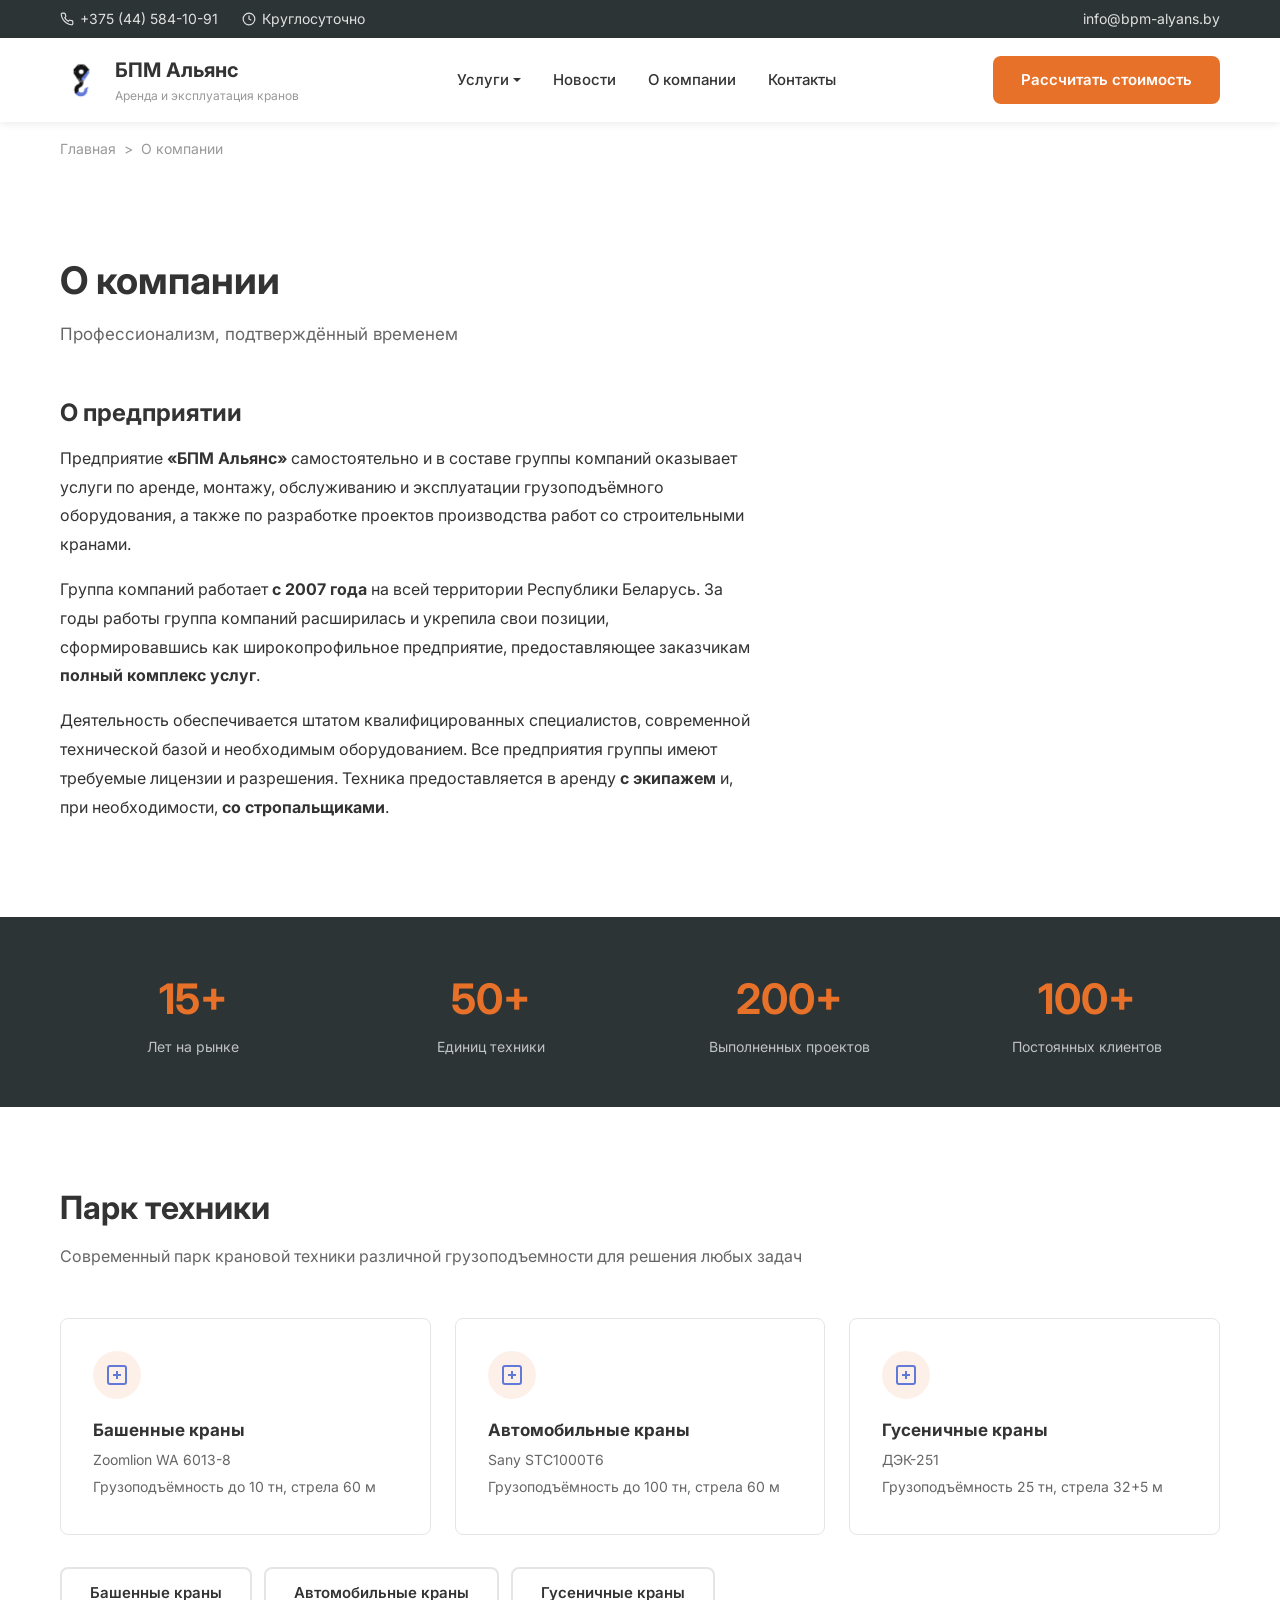
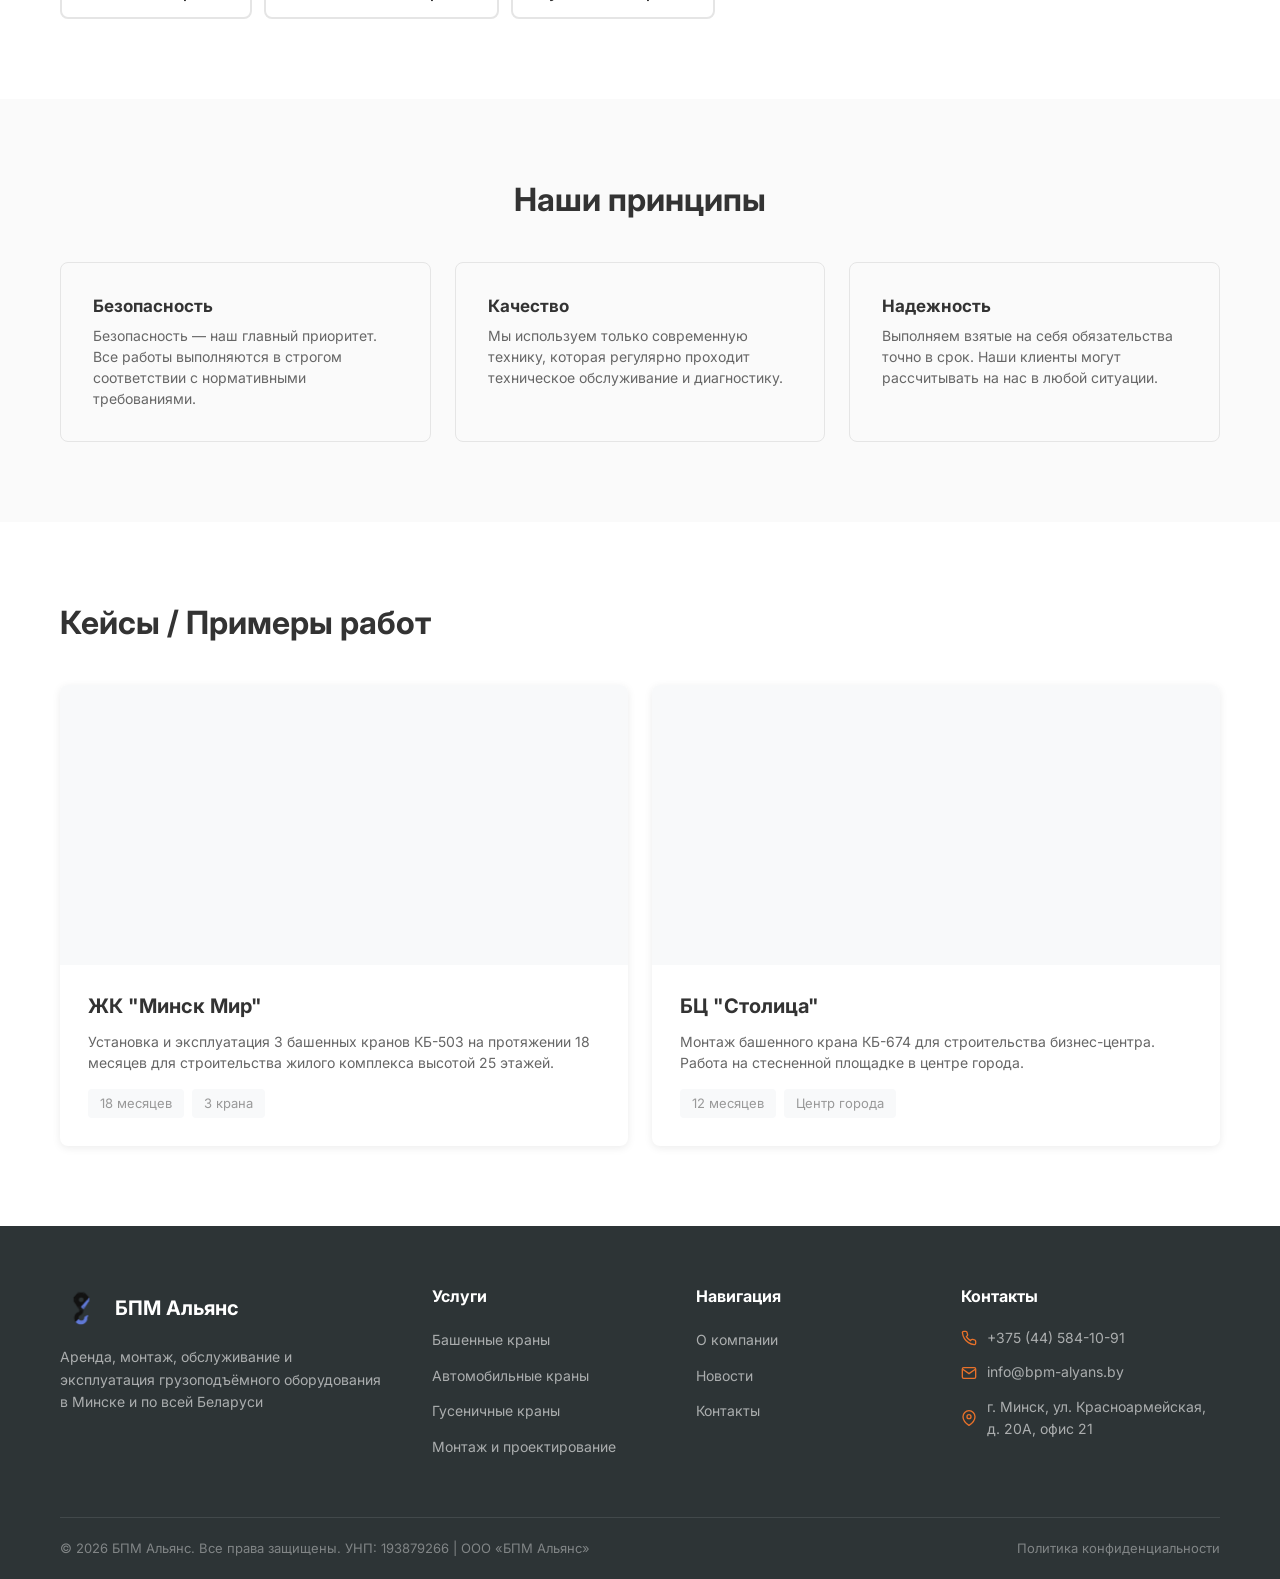
==== commit 8ee24da3: "Rebrand to BPM Alyans + add WordPress theme - Update branding from KranRent to БПМ Альянс across all" ====
--- a/about.html
+++ b/about.html
@@ -3,17 +3,17 @@
 <head>
   <meta charset="UTF-8">
   <meta name="viewport" content="width=device-width, initial-scale=1.0">
-  <title>О компании — КранРент</title>
-  <meta name="description" content="КранРент — надежный партнер в сфере аренды крановой техники с 15-летним опытом. Башенные, автомобильные и гусеничные краны.">
+  <title>О компании — БПМ Альянс</title>
+  <meta name="description" content="БПМ Альянс — надежный партнер в сфере аренды крановой техники с 15-летним опытом. Башенные, автомобильные и гусеничные краны.">
   <link rel="preconnect" href="https://fonts.googleapis.com">
   <link href="https://fonts.googleapis.com/css2?family=Inter:wght@400;500;600;700&display=swap" rel="stylesheet">
   <link rel="stylesheet" href="css/style.css">
 </head>
 <body>
 
-<div class="top-bar"><div class="container"><div class="top-bar__left"><a href="tel:+375291234567"><svg width="14" height="14" viewBox="0 0 24 24" fill="none" stroke="currentColor" stroke-width="2"><path d="M22 16.92v3a2 2 0 01-2.18 2 19.79 19.79 0 01-8.63-3.07 19.5 19.5 0 01-6-6 19.79 19.79 0 01-3.07-8.67A2 2 0 014.11 2h3a2 2 0 012 1.72c.127.96.361 1.903.7 2.81a2 2 0 01-.45 2.11L8.09 9.91a16 16 0 006 6l1.27-1.27a2 2 0 012.11-.45c.907.339 1.85.573 2.81.7A2 2 0 0122 16.92z"/></svg> +375 (29) 123-45-67</a><span><svg width="14" height="14" viewBox="0 0 24 24" fill="none" stroke="currentColor" stroke-width="2"><circle cx="12" cy="12" r="10"/><polyline points="12 6 12 12 16 14"/></svg> Пн-Пт: 8:00 - 18:00</span></div><div class="top-bar__right"><a href="mailto:info@cranes.by">info@cranes.by</a></div></div></div>
+<div class="top-bar"><div class="container"><div class="top-bar__left"><a href="tel:+375445841091"><svg width="14" height="14" viewBox="0 0 24 24" fill="none" stroke="currentColor" stroke-width="2"><path d="M22 16.92v3a2 2 0 01-2.18 2 19.79 19.79 0 01-8.63-3.07 19.5 19.5 0 01-6-6 19.79 19.79 0 01-3.07-8.67A2 2 0 014.11 2h3a2 2 0 012 1.72c.127.96.361 1.903.7 2.81a2 2 0 01-.45 2.11L8.09 9.91a16 16 0 006 6l1.27-1.27a2 2 0 012.11-.45c.907.339 1.85.573 2.81.7A2 2 0 0122 16.92z"/></svg> +375 (44) 584-10-91</a><span><svg width="14" height="14" viewBox="0 0 24 24" fill="none" stroke="currentColor" stroke-width="2"><circle cx="12" cy="12" r="10"/><polyline points="12 6 12 12 16 14"/></svg> Круглосуточно</span></div><div class="top-bar__right"><a href="mailto:info@bpm-alyans.by">info@bpm-alyans.by</a></div></div></div>
 
-<header class="header"><div class="container"><a href="index.html" class="logo"><div class="logo__icon">КР</div><div class="logo__text"><span class="logo__name">КранРент</span><span class="logo__desc">Аренда крановой техники</span></div></a><nav class="nav"><div class="nav__dropdown"><a href="#" class="nav__link nav__link--dropdown">Услуги</a><div class="nav__dropdown-menu"><a href="services/tower-cranes.html">Башенные краны</a><a href="services/mobile-cranes.html">Автомобильные краны</a><a href="services/crawler-cranes.html">Гусеничные краны</a><a href="services/installation.html">Монтаж и проектирование</a></div></div><a href="news.html" class="nav__link">Новости</a><a href="about.html" class="nav__link">О компании</a><a href="contacts.html" class="nav__link">Контакты</a></nav><a href="contacts.html" class="btn btn--primary header__cta">Рассчитать стоимость</a><button class="burger" id="burgerBtn" aria-label="Меню"><span></span><span></span><span></span></button></div></header>
+<header class="header"><div class="container"><a href="index.html" class="logo"><img src="img/logo.png" alt="БПМ Альянс" class="logo__img" style="height:44px;width:auto;"><div class="logo__text"><span class="logo__name">БПМ Альянс</span><span class="logo__desc">Аренда и эксплуатация кранов</span></div></a><nav class="nav"><div class="nav__dropdown"><a href="#" class="nav__link nav__link--dropdown">Услуги</a><div class="nav__dropdown-menu"><a href="services/tower-cranes.html">Башенные краны</a><a href="services/mobile-cranes.html">Автомобильные краны</a><a href="services/crawler-cranes.html">Гусеничные краны</a><a href="services/installation.html">Монтаж и проектирование</a></div></div><a href="news.html" class="nav__link">Новости</a><a href="about.html" class="nav__link">О компании</a><a href="contacts.html" class="nav__link">Контакты</a></nav><a href="contacts.html" class="btn btn--primary header__cta">Рассчитать стоимость</a><button class="burger" id="burgerBtn" aria-label="Меню"><span></span><span></span><span></span></button></div></header>
 
 <div class="mobile-overlay" id="mobileOverlay"></div>
 <div class="mobile-nav" id="mobileNav"><button class="mobile-nav__close" id="mobileClose">&times;</button><a href="index.html" class="mobile-nav__link">Главная</a><span class="mobile-nav__link">Услуги</span><div class="mobile-nav__sub"><a href="services/tower-cranes.html">Башенные краны</a><a href="services/mobile-cranes.html">Автомобильные краны</a><a href="services/crawler-cranes.html">Гусеничные краны</a><a href="services/installation.html">Монтаж и проектирование</a></div><a href="news.html" class="mobile-nav__link">Новости</a><a href="about.html" class="mobile-nav__link">О компании</a><a href="contacts.html" class="mobile-nav__link">Контакты</a><br><a href="contacts.html" class="btn btn--primary btn--full">Рассчитать стоимость</a></div>
@@ -24,13 +24,13 @@
 <section class="section">
   <div class="container">
     <h1 class="section-title" style="font-size:38px;">О компании</h1>
-    <p style="font-size:17px;color:var(--text-light);margin-bottom:48px;max-width:640px;">Надежный партнер в сфере аренды крановой техники и организации грузоподъемных работ</p>
+    <p style="font-size:17px;color:var(--text-light);margin-bottom:48px;max-width:640px;">Профессионализм, подтверждённый временем</p>
 
     <div class="about-text">
-      <h2 style="font-size:24px;margin-bottom:16px;">Кто мы и чем занимаемся</h2>
-      <p><strong>КранРент</strong> — это команда профессионалов с более чем 15-летним опытом в сфере предоставления услуг по аренде крановой техники и организации грузоподъемных работ.</p>
-      <p>Мы специализируемся на аренде башенных, автомобильных и гусеничных кранов, а также предоставляем полный комплекс инженерных услуг: от проектирования ППР до непосредственного выполнения монтажных работ.</p>
-      <p>Наша миссия — обеспечить безопасное и эффективное выполнение грузоподъемных операций на строительных объектах любой сложности. Мы гордимся доверием наших клиентов и стремимся к долгосрочному сотрудничеству.</p>
+      <h2 style="font-size:24px;margin-bottom:16px;">О предприятии</h2>
+      <p>Предприятие <strong>«БПМ Альянс»</strong> самостоятельно и в составе группы компаний оказывает услуги по аренде, монтажу, обслуживанию и эксплуатации грузоподъёмного оборудования, а также по разработке проектов производства работ со строительными кранами.</p>
+      <p>Группа компаний работает <strong>с 2007 года</strong> на всей территории Республики Беларусь. За годы работы группа компаний расширилась и укрепила свои позиции, сформировавшись как широкопрофильное предприятие, предоставляющее заказчикам <strong>полный комплекс услуг</strong>.</p>
+      <p>Деятельность обеспечивается штатом квалифицированных специалистов, современной технической базой и необходимым оборудованием. Все предприятия группы имеют требуемые лицензии и разрешения. Техника предоставляется в аренду <strong>с экипажем</strong> и, при необходимости, <strong>со стропальщиками</strong>.</p>
     </div>
   </div>
 </section>
@@ -54,22 +54,22 @@
     <p class="section-subtitle">Современный парк крановой техники различной грузоподъемности для решения любых задач</p>
     <div class="fleet-grid">
       <div class="fleet-card">
-        <div class="fleet-card__icon"><svg width="24" height="24" viewBox="0 0 24 24" fill="none" stroke="#E8712A" stroke-width="2"><rect x="3" y="3" width="18" height="18" rx="2"/><path d="M12 8v8M8 12h8"/></svg></div>
+        <div class="fleet-card__icon"><svg width="24" height="24" viewBox="0 0 24 24" fill="none" stroke="#6179D8" stroke-width="2"><rect x="3" y="3" width="18" height="18" rx="2"/><path d="M12 8v8M8 12h8"/></svg></div>
         <h3 class="fleet-card__title">Башенные краны</h3>
-        <p class="fleet-card__count">15 единиц</p>
-        <p class="fleet-card__count">Грузоподъемность до 12 тонн</p>
+        <p class="fleet-card__count">Zoomlion WA 6013-8</p>
+        <p class="fleet-card__count">Грузоподъёмность до 10 тн, стрела 60 м</p>
       </div>
       <div class="fleet-card">
-        <div class="fleet-card__icon"><svg width="24" height="24" viewBox="0 0 24 24" fill="none" stroke="#E8712A" stroke-width="2"><rect x="3" y="3" width="18" height="18" rx="2"/><path d="M12 8v8M8 12h8"/></svg></div>
+        <div class="fleet-card__icon"><svg width="24" height="24" viewBox="0 0 24 24" fill="none" stroke="#6179D8" stroke-width="2"><rect x="3" y="3" width="18" height="18" rx="2"/><path d="M12 8v8M8 12h8"/></svg></div>
         <h3 class="fleet-card__title">Автомобильные краны</h3>
-        <p class="fleet-card__count">25 единиц</p>
-        <p class="fleet-card__count">Грузоподъемность от 16 до 100 тонн</p>
+        <p class="fleet-card__count">Sany STC1000T6</p>
+        <p class="fleet-card__count">Грузоподъёмность до 100 тн, стрела 60 м</p>
       </div>
       <div class="fleet-card">
-        <div class="fleet-card__icon"><svg width="24" height="24" viewBox="0 0 24 24" fill="none" stroke="#E8712A" stroke-width="2"><rect x="3" y="3" width="18" height="18" rx="2"/><path d="M12 8v8M8 12h8"/></svg></div>
+        <div class="fleet-card__icon"><svg width="24" height="24" viewBox="0 0 24 24" fill="none" stroke="#6179D8" stroke-width="2"><rect x="3" y="3" width="18" height="18" rx="2"/><path d="M12 8v8M8 12h8"/></svg></div>
         <h3 class="fleet-card__title">Гусеничные краны</h3>
-        <p class="fleet-card__count">10 единиц</p>
-        <p class="fleet-card__count">Грузоподъемность до 200 тонн</p>
+        <p class="fleet-card__count">ДЭК-251</p>
+        <p class="fleet-card__count">Грузоподъёмность 25 тн, стрела 32+5 м</p>
       </div>
     </div>
     <div class="fleet-buttons">
@@ -128,7 +128,7 @@
   </div>
 </section>
 
-<footer class="footer"><div class="container"><div class="footer-grid"><div><div class="footer__logo"><a href="index.html" class="logo"><div class="logo__icon">КР</div><div class="logo__text"><span class="logo__name" style="color:#fff">КранРент</span></div></a></div><p class="footer__desc">Аренда крановой техники и инженерные услуги в Минске и по всей Беларуси</p></div><div><h4 class="footer__heading">Услуги</h4><ul class="footer__links"><li><a href="services/tower-cranes.html">Башенные краны</a></li><li><a href="services/mobile-cranes.html">Автомобильные краны</a></li><li><a href="services/crawler-cranes.html">Гусеничные краны</a></li><li><a href="services/installation.html">Монтаж и проектирование</a></li></ul></div><div><h4 class="footer__heading">Навигация</h4><ul class="footer__links"><li><a href="about.html">О компании</a></li><li><a href="news.html">Новости</a></li><li><a href="contacts.html">Контакты</a></li></ul></div><div><h4 class="footer__heading">Контакты</h4><div class="footer__contact-item"><svg width="16" height="16" viewBox="0 0 24 24" fill="none" stroke="currentColor" stroke-width="2"><path d="M22 16.92v3a2 2 0 01-2.18 2 19.79 19.79 0 01-8.63-3.07 19.5 19.5 0 01-6-6 19.79 19.79 0 01-3.07-8.67A2 2 0 014.11 2h3a2 2 0 012 1.72c.127.96.361 1.903.7 2.81a2 2 0 01-.45 2.11L8.09 9.91a16 16 0 006 6l1.27-1.27a2 2 0 012.11-.45c.907.339 1.85.573 2.81.7A2 2 0 0122 16.92z"/></svg> +375 (29) 123-45-67</div><div class="footer__contact-item"><svg width="16" height="16" viewBox="0 0 24 24" fill="none" stroke="currentColor" stroke-width="2"><path d="M4 4h16c1.1 0 2 .9 2 2v12c0 1.1-.9 2-2 2H4c-1.1 0-2-.9-2-2V6c0-1.1.9-2 2-2z"/><polyline points="22,6 12,13 2,6"/></svg> info@cranes.by</div><div class="footer__contact-item"><svg width="16" height="16" viewBox="0 0 24 24" fill="none" stroke="currentColor" stroke-width="2"><path d="M21 10c0 7-9 13-9 13s-9-6-9-13a9 9 0 0118 0z"/><circle cx="12" cy="10" r="3"/></svg> г. Минск, ул. Промышленная, 15</div></div></div><div class="footer-bottom"><span>&copy; 2026 КранРент. Все права защищены.</span><a href="#">Политика конфиденциальности</a></div></div></footer>
+<footer class="footer"><div class="container"><div class="footer-grid"><div><div class="footer__logo"><a href="index.html" class="logo"><img src="img/logo.png" alt="БПМ Альянс" class="logo__img" style="height:44px;width:auto;"><div class="logo__text"><span class="logo__name" style="color:#fff">БПМ Альянс</span></div></a></div><p class="footer__desc">Аренда, монтаж, обслуживание и эксплуатация грузоподъёмного оборудования в Минске и по всей Беларуси</p></div><div><h4 class="footer__heading">Услуги</h4><ul class="footer__links"><li><a href="services/tower-cranes.html">Башенные краны</a></li><li><a href="services/mobile-cranes.html">Автомобильные краны</a></li><li><a href="services/crawler-cranes.html">Гусеничные краны</a></li><li><a href="services/installation.html">Монтаж и проектирование</a></li></ul></div><div><h4 class="footer__heading">Навигация</h4><ul class="footer__links"><li><a href="about.html">О компании</a></li><li><a href="news.html">Новости</a></li><li><a href="contacts.html">Контакты</a></li></ul></div><div><h4 class="footer__heading">Контакты</h4><div class="footer__contact-item"><svg width="16" height="16" viewBox="0 0 24 24" fill="none" stroke="currentColor" stroke-width="2"><path d="M22 16.92v3a2 2 0 01-2.18 2 19.79 19.79 0 01-8.63-3.07 19.5 19.5 0 01-6-6 19.79 19.79 0 01-3.07-8.67A2 2 0 014.11 2h3a2 2 0 012 1.72c.127.96.361 1.903.7 2.81a2 2 0 01-.45 2.11L8.09 9.91a16 16 0 006 6l1.27-1.27a2 2 0 012.11-.45c.907.339 1.85.573 2.81.7A2 2 0 0122 16.92z"/></svg> +375 (44) 584-10-91</div><div class="footer__contact-item"><svg width="16" height="16" viewBox="0 0 24 24" fill="none" stroke="currentColor" stroke-width="2"><path d="M4 4h16c1.1 0 2 .9 2 2v12c0 1.1-.9 2-2 2H4c-1.1 0-2-.9-2-2V6c0-1.1.9-2 2-2z"/><polyline points="22,6 12,13 2,6"/></svg> info@bpm-alyans.by</div><div class="footer__contact-item"><svg width="16" height="16" viewBox="0 0 24 24" fill="none" stroke="currentColor" stroke-width="2"><path d="M21 10c0 7-9 13-9 13s-9-6-9-13a9 9 0 0118 0z"/><circle cx="12" cy="10" r="3"/></svg> г. Минск, ул. Красноармейская, д. 20А, офис 21</div></div></div><div class="footer-bottom"><span>&copy; 2026 БПМ Альянс. Все права защищены. УНП: 193879266 | ООО «БПМ Альянс»</span><a href="#">Политика конфиденциальности</a></div></div></footer>
 
 <script src="js/main.js"></script>
 </body>
